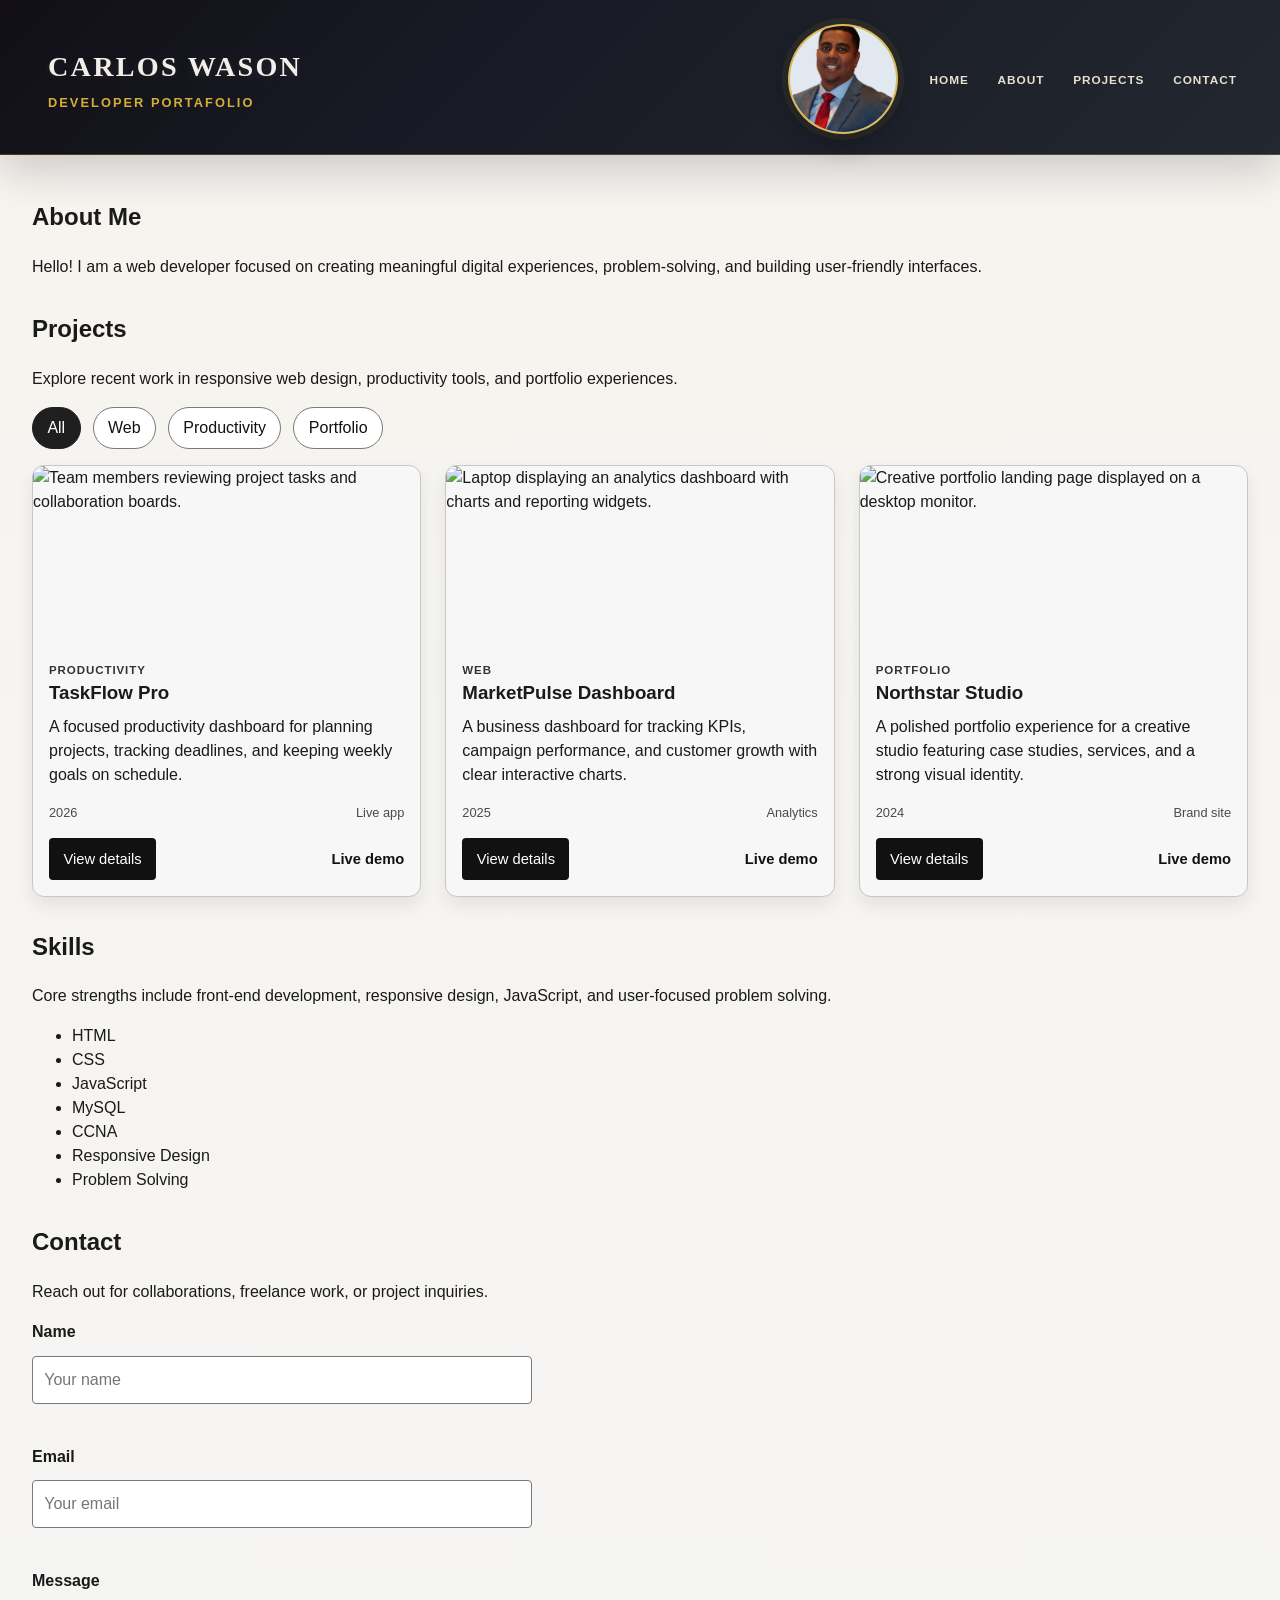
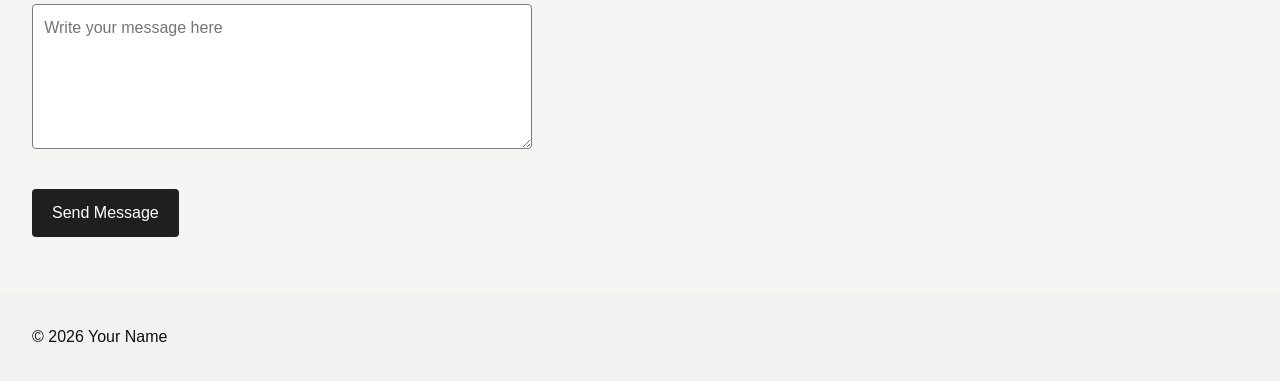
==== index.html @ 95e0c39c "More Luxeery Look" ====
<!DOCTYPE html>
<html lang="en">
  <head>
    <meta charset="UTF-8" />
    <meta name="viewport" content="width=device-width, initial-scale=1.0" />
    <meta name="description" content="Personal portfolio website featuring web development projects, technical skills, and a contact form for collaboration and inquiries." />
    <meta name="keywords" content="portfolio, web development, front-end developer, projects, skills, contact" />
    <meta name="author" content="Your Name" />
    <meta property="og:title" content="Your Name | Portfolio" />
    <meta property="og:description" content="Personal portfolio website featuring web development projects, technical skills, and a contact form for collaboration and inquiries." />
    <meta property="og:type" content="website" />
    <title>Your Name | Web Developer Portfolio</title>
    <link rel="stylesheet" href="styles.css" />
    <script src="script.js" defer></script>
  </head>
  <body>
    <a class="skip-link" href="#main-content">Skip to main content</a>
    <header id="home" role="banner">
      <div class="nav">
        <div class="brand-wrap">
          <div class="brand">Carlos Wason</div>
          <h1>Developer Portafolio</h1>
        </div>

        <div class="header-profile" aria-label="Profile photo">
          <img
            src="ConsoleApp1/images/DAW02282-Enhanced-NR.png"
            alt="Portrait of Carlos Wason"
            width="120"
            height="120"
          />
        </div>

        <button class="nav-toggle" type="button" aria-label="Toggle navigation" aria-expanded="false">☰</button>
        <nav aria-label="Main navigation" role="navigation">
          <ul>
            <li><a href="#home">Home</a></li>
            <li><a href="#about-me">About</a></li>
            <li><a href="#projects">Projects</a></li>
            <li><a href="#contact">Contact</a></li>
          </ul>
        </nav>
      </div>
    </header>

    <main id="main-content" role="main">

      <section id="about-me" aria-labelledby="about-me-heading" role="region">
        <h2 id="about-me-heading">About Me</h2>
        <p>Hello! I am a web developer focused on creating meaningful digital experiences, problem-solving, and building user-friendly interfaces.</p>
      </section>

      <section id="projects" aria-labelledby="projects-heading" role="region">
        <h2 id="projects-heading">Projects</h2>
        <p>Explore recent work in responsive web design, productivity tools, and portfolio experiences.</p>
        <div class="project-filters" role="group" aria-label="Project filters">
          <button class="filter-btn active" data-category="all" type="button">All</button>
          <button class="filter-btn" data-category="web" type="button">Web</button>
          <button class="filter-btn" data-category="productivity" type="button">Productivity</button>
          <button class="filter-btn" data-category="portfolio" type="button">Portfolio</button>
        </div>
        <div class="projects-grid" id="projects-grid" aria-live="polite"></div>
      </section>

      <div class="project-modal" id="project-modal" aria-hidden="true" role="dialog" aria-modal="true" aria-labelledby="project-modal-title">
        <div class="project-modal__content">
          <button class="project-modal__close" type="button" aria-label="Close project details">×</button>
          <div class="project-modal__media">
            <img id="project-modal-image" src="" alt="" />
          </div>
          <div class="project-modal__details">
            <p class="project-modal__eyebrow" id="project-modal-category"></p>
            <h3 id="project-modal-title"></h3>
            <p id="project-modal-description"></p>
            <ul id="project-modal-tech" class="project-modal__tech"></ul>
            <div class="project-modal__actions">
              <a id="project-modal-link" href="#" target="_blank" rel="noreferrer">View project</a>
              <button class="secondary-btn project-modal__dismiss" type="button">Close</button>
            </div>
          </div>
        </div>
      </div>

      <div class="lightbox" id="lightbox" aria-hidden="true">
        <button class="lightbox-close" type="button" aria-label="Close preview">×</button>
        <img src="" alt="" class="lightbox-image" />
      </div>

      <section aria-labelledby="skills-heading" role="region">
        <h2 id="skills-heading">Skills</h2>
        <p>Core strengths include front-end development, responsive design, JavaScript, and user-focused problem solving.</p>
        <ul>
          <li>HTML</li>
          <li>CSS</li>
          <li>JavaScript</li>
          <li>MySQL</li>
          <li>CCNA</li>
          <li>Responsive Design</li>
          <li>Problem Solving</li>
        </ul>
      </section>

      <section id="contact" aria-labelledby="contact-heading" role="region">
        <h2 id="contact-heading">Contact</h2>
        <p>Reach out for collaborations, freelance work, or project inquiries.</p>
        <form id="contact-form" action="#" method="post" aria-labelledby="contact-heading" novalidate>
          <div class="form-group">
            <label for="name">Name</label>
            <input type="text" id="name" name="name" placeholder="Your name" required aria-required="true" />
            <p class="form-message" id="name-message" aria-live="polite"></p>
          </div>

          <div class="form-group">
            <label for="email">Email</label>
            <input type="email" id="email" name="email" placeholder="Your email" required aria-required="true" />
            <p class="form-message" id="email-message" aria-live="polite"></p>
          </div>

          <div class="form-group">
            <label for="message">Message</label>
            <textarea id="message" name="message" rows="5" placeholder="Write your message here" required aria-required="true"></textarea>
            <p class="form-message" id="message-message" aria-live="polite"></p>
          </div>

          <button type="submit" aria-label="Send your message">Send Message</button>
        </form>
      </section>

    </main>

    <footer role="contentinfo">
      <p>&copy; 2026 Your Name</p>
    </footer>
  </body>
</html>
---- styles.css ----
:root {
  color-scheme: light;
}

* {
  box-sizing: border-box;
}

body {
  margin: 0;
  font-family: "Segoe UI", Arial, sans-serif;
  line-height: 1.5;
  color: #1a1a1a;
  background: linear-gradient(180deg, #f7f4ef 0%, #f5f5f4 100%);
  -webkit-text-size-adjust: 100%;
  -ms-text-size-adjust: 100%;
}

a:focus-visible,
input:focus-visible,
textarea:focus-visible,
button:focus-visible {
  outline: 3px solid #1e90ff;
  outline-offset: 2px;
}

.skip-link {
  position: absolute;
  left: -9999px;
  top: 0;
}

.skip-link:focus {
  left: 1rem;
  top: 1rem;
  background: #fff;
  color: #000;
  padding: 0.5rem 0.75rem;
  z-index: 1000;
}

header {
  background: linear-gradient(135deg, #120f16 0%, #171a24 35%, #23272f 100%);
  color: #f8fafc;
  padding: 1.5rem 2rem 1.25rem;
  border-bottom: 1px solid rgba(212, 175, 55, 0.28);
  box-shadow: 0 16px 40px rgba(18, 15, 22, 0.18);
}

.nav {
  display: -webkit-box;
  display: -ms-flexbox;
  display: flex;
  -webkit-box-align: center;
  -ms-flex-align: center;
  align-items: center;
  -webkit-box-pack: justify;
  -ms-flex-pack: justify;
  justify-content: space-between;
  gap: 1.25rem;
  max-width: 1200px;
  margin: 0 auto;
  padding-left: 0.5rem;
}

.brand-wrap {
  display: flex;
  flex-direction: column;
  gap: 0.25rem;
  min-width: 0;
}

.brand {
  font-family: "Georgia", "Times New Roman", serif;
  font-size: clamp(1.6rem, 2.2vw, 2.4rem);
  font-weight: 700;
  letter-spacing: 0.08em;
  text-transform: uppercase;
  color: #f3efe8;
  text-shadow: 0 2px 10px rgba(255, 255, 255, 0.08);
}

.brand-wrap h1 {
  margin: 0;
  font-size: 0.8rem;
  font-weight: 600;
  letter-spacing: 0.16em;
  text-transform: uppercase;
  color: #d4af37;
}

.header-profile {
  width: 110px;
  height: 110px;
  border-radius: 50%;
  overflow: hidden;
  border: 2px solid rgba(212, 175, 55, 0.8);
  box-shadow: 0 12px 24px rgba(0, 0, 0, 0.25), 0 0 0 6px rgba(212, 175, 55, 0.08);
  background: #e2e8f0;
  flex-shrink: 0;
  margin-left: auto;
  margin-right: 0.5rem;
}

.header-profile img {
  width: 100%;
  height: 100%;
  object-fit: cover;
  object-position: center top;
  display: block;
  transform: scale(1.08);
}

.nav-toggle {
  display: none;
  background: transparent;
  border: none;
  color: #ffffff;
  font-size: 1.5rem;
  cursor: pointer;
  -webkit-appearance: none;
  appearance: none;
}

nav ul {
  list-style: none;
  display: -webkit-box;
  display: -ms-flexbox;
  display: flex;
  align-items: center;
  gap: 1.4rem;
  margin: 0;
  padding: 0;
}

nav li {
  position: relative;
}

nav a {
  color: #e8e0d0;
  text-decoration: none;
  font-weight: 600;
  letter-spacing: 0.08em;
  text-transform: uppercase;
  font-size: 0.74rem;
  padding: 0.55rem 0.2rem;
  transition: color 0.2s ease, opacity 0.2s ease;
}

nav a:hover,
nav a:focus-visible {
  color: #f8f5ef;
  opacity: 1;
}

nav li::after {
  content: "";
  position: absolute;
  left: 0;
  bottom: -0.15rem;
  width: 100%;
  height: 2px;
  background: linear-gradient(90deg, #d4af37 0%, #f3d77e 100%);
  transform: scaleX(0);
  transform-origin: center;
  transition: transform 0.2s ease;
}

nav li:hover::after,
nav li:focus-within::after {
  transform: scaleX(1);
}

nav a:hover,
nav a:focus-visible {
  text-decoration: underline;
  color: #e8f3ff;
}

main {
  padding: 1.5rem 2rem;
}

section {
  margin-bottom: 2rem;
}

.projects-grid {
  display: -ms-grid;
  display: grid;
  -ms-grid-columns: repeat(auto-fit, minmax(220px, 1fr));
  grid-template-columns: repeat(auto-fit, minmax(220px, 1fr));
  gap: 1.5rem;
}

.project-card {
  border: 1px solid #c7c7c7;
  border-radius: 12px;
  overflow: hidden;
  background: #f7f7f7;
  color: #1a1a1a;
  box-shadow: 0 8px 18px rgba(17, 17, 17, 0.08);
  transition: transform 0.2s ease, box-shadow 0.2s ease;
  cursor: pointer;
}

.project-card:hover,
.project-card:focus-within {
  transform: translateY(-4px);
  box-shadow: 0 12px 24px rgba(17, 17, 17, 0.12);
}

.project-card img {
  display: block;
  width: 100%;
  height: 180px;
  object-fit: cover;
}

.project-card-content {
  padding: 1rem;
}

.project-card-category {
  margin: 0 0 0.35rem;
  color: #333333;
  text-transform: uppercase;
  letter-spacing: 0.08em;
  font-size: 0.72rem;
  font-weight: 700;
}

.project-card-content h3 {
  margin: 0 0 0.5rem;
}

.project-card-content p {
  margin: 0;
}

.project-card-meta {
  display: flex;
  justify-content: space-between;
  gap: 0.75rem;
  margin-top: 1rem;
  font-size: 0.8rem;
  color: #4a4a4a;
}

.project-card-actions {
  display: flex;
  justify-content: space-between;
  align-items: center;
  gap: 0.75rem;
  margin-top: 1rem;
}

.project-card-actions a,
.project-card-actions button {
  font-size: 0.92rem;
  text-decoration: none;
}

.project-preview-btn {
  background: #111111;
  color: #ffffff;
  border: none;
  border-radius: 4px;
  padding: 0.6rem 0.9rem;
  cursor: pointer;
}

.project-card-actions a {
  color: #111111;
  font-weight: 700;
}

.project-filters {
  display: flex;
  flex-wrap: wrap;
  gap: 0.75rem;
  margin-bottom: 1rem;
}

.filter-btn {
  padding: 0.5rem 0.9rem;
  border: 1px solid #7a7a7a;
  border-radius: 999px;
  background: #ffffff;
  color: #111111;
  cursor: pointer;
}

.filter-btn.active {
  background: #1f1f1f;
  color: #ffffff;
  border-color: #1f1f1f;
}

.project-card.is-hidden {
  display: none;
}

.project-modal {
  position: fixed;
  inset: 0;
  background: rgba(0, 0, 0, 0.72);
  display: none;
  align-items: center;
  justify-content: center;
  padding: 1.5rem;
  z-index: 2000;
}

.project-modal.is-visible {
  display: flex;
}

.project-modal__content {
  position: relative;
  width: min(920px, 100%);
  background: #ffffff;
  border-radius: 16px;
  overflow: hidden;
  display: grid;
  grid-template-columns: 1.2fr 1fr;
  box-shadow: 0 20px 45px rgba(0, 0, 0, 0.18);
}

.project-modal__media {
  background: #f3f3f3;
}

.project-modal__media img {
  display: block;
  width: 100%;
  height: 100%;
  min-height: 280px;
  object-fit: cover;
}

.project-modal__details {
  padding: 1.5rem;
}

.project-modal__eyebrow {
  margin: 0 0 0.5rem;
  text-transform: uppercase;
  letter-spacing: 0.08em;
  font-size: 0.72rem;
  color: #4a4a4a;
  font-weight: 700;
}

.project-modal__details h3 {
  margin-top: 0;
  margin-bottom: 0.75rem;
}

.project-modal__tech {
  list-style: none;
  display: flex;
  flex-wrap: wrap;
  gap: 0.5rem;
  padding: 0;
  margin: 1rem 0;
}

.project-modal__tech li {
  background: #f2f3f5;
  color: #111111;
  padding: 0.4rem 0.7rem;
  border-radius: 999px;
  font-size: 0.78rem;
}

.project-modal__actions {
  display: flex;
  flex-wrap: wrap;
  align-items: center;
  gap: 0.75rem;
  margin-top: 1rem;
}

.project-modal__actions a {
  color: #ffffff;
  text-decoration: none;
  background: #111111;
  padding: 0.65rem 1rem;
  border-radius: 4px;
}

.project-modal__close {
  position: absolute;
  top: 0.8rem;
  right: 0.8rem;
  border: none;
  background: rgba(17, 17, 17, 0.7);
  color: #ffffff;
  width: 2.5rem;
  height: 2.5rem;
  border-radius: 50%;
  font-size: 1.5rem;
  cursor: pointer;
}

.secondary-btn {
  background: #eef0f3;
  color: #111111;
  border: 1px solid #d5d9e0;
}

.lightbox {
  position: fixed;
  inset: 0;
  background: rgba(0, 0, 0, 0.85);
  display: none;
  align-items: center;
  justify-content: center;
  padding: 1rem;
  z-index: 2000;
}

.lightbox.is-visible {
  display: flex;
}

.lightbox-image {
  max-width: 100%;
  max-height: 80vh;
  border-radius: 8px;
  box-shadow: 0 10px 30px rgba(0, 0, 0, 0.3);
}

.lightbox-close {
  position: absolute;
  top: 1rem;
  right: 1rem;
  background: transparent;
  border: none;
  color: #ffffff;
  font-size: 2rem;
  cursor: pointer;
}

.form-group {
  display: grid;
  gap: 0.35rem;
}

.form-message {
  min-height: 1.2rem;
  margin: 0;
  font-size: 0.9rem;
  color: #b42318;
}

.form-group input.invalid,
.form-group textarea.invalid {
  border-color: #b42318;
}

.form-group input.valid,
.form-group textarea.valid {
  border-color: #188a3d;
}

form {
  display: -ms-grid;
  display: grid;
  gap: 1rem;
  max-width: 500px;
}

label {
  display: block;
  font-weight: 600;
  margin-bottom: 0.35rem;
}

input,
textarea,
button {
  font: inherit;
}

input,
textarea,
button {
  -webkit-appearance: none;
  appearance: none;
}

input,
textarea {
  width: 100%;
  box-sizing: border-box;
  padding: 0.7rem;
  border: 1px solid #7a7a7a;
  border-radius: 4px;
  background-color: #ffffff;
  color: #111111;
}

button {
  width: fit-content;
  padding: 0.75rem 1.25rem;
  background: #1f1f1f;
  color: #ffffff;
  border: none;
  border-radius: 4px;
  cursor: pointer;
}

footer {
  background-color: #f2f2f2;
  color: #111111;
  padding: 1rem 2rem;
}

img,
video {
  max-width: 100%;
  height: auto;
  display: block;
}

@media (max-width: 768px) {
  .nav {
    -ms-flex-wrap: wrap;
    flex-wrap: wrap;
  }

  .nav-toggle {
    display: block;
  }

  nav ul {
    display: none;
    -webkit-box-orient: vertical;
    -webkit-box-direction: normal;
    -ms-flex-direction: column;
    flex-direction: column;
    width: 100%;
    gap: 0.75rem;
    margin-top: 0.5rem;
  }

  nav ul.is-open {
    display: flex;
  }

  main {
    padding: 1rem;
  }

  .projects-grid {
    -ms-grid-columns: 1fr;
    grid-template-columns: 1fr;
  }

  form {
    max-width: 100%;
  }
}
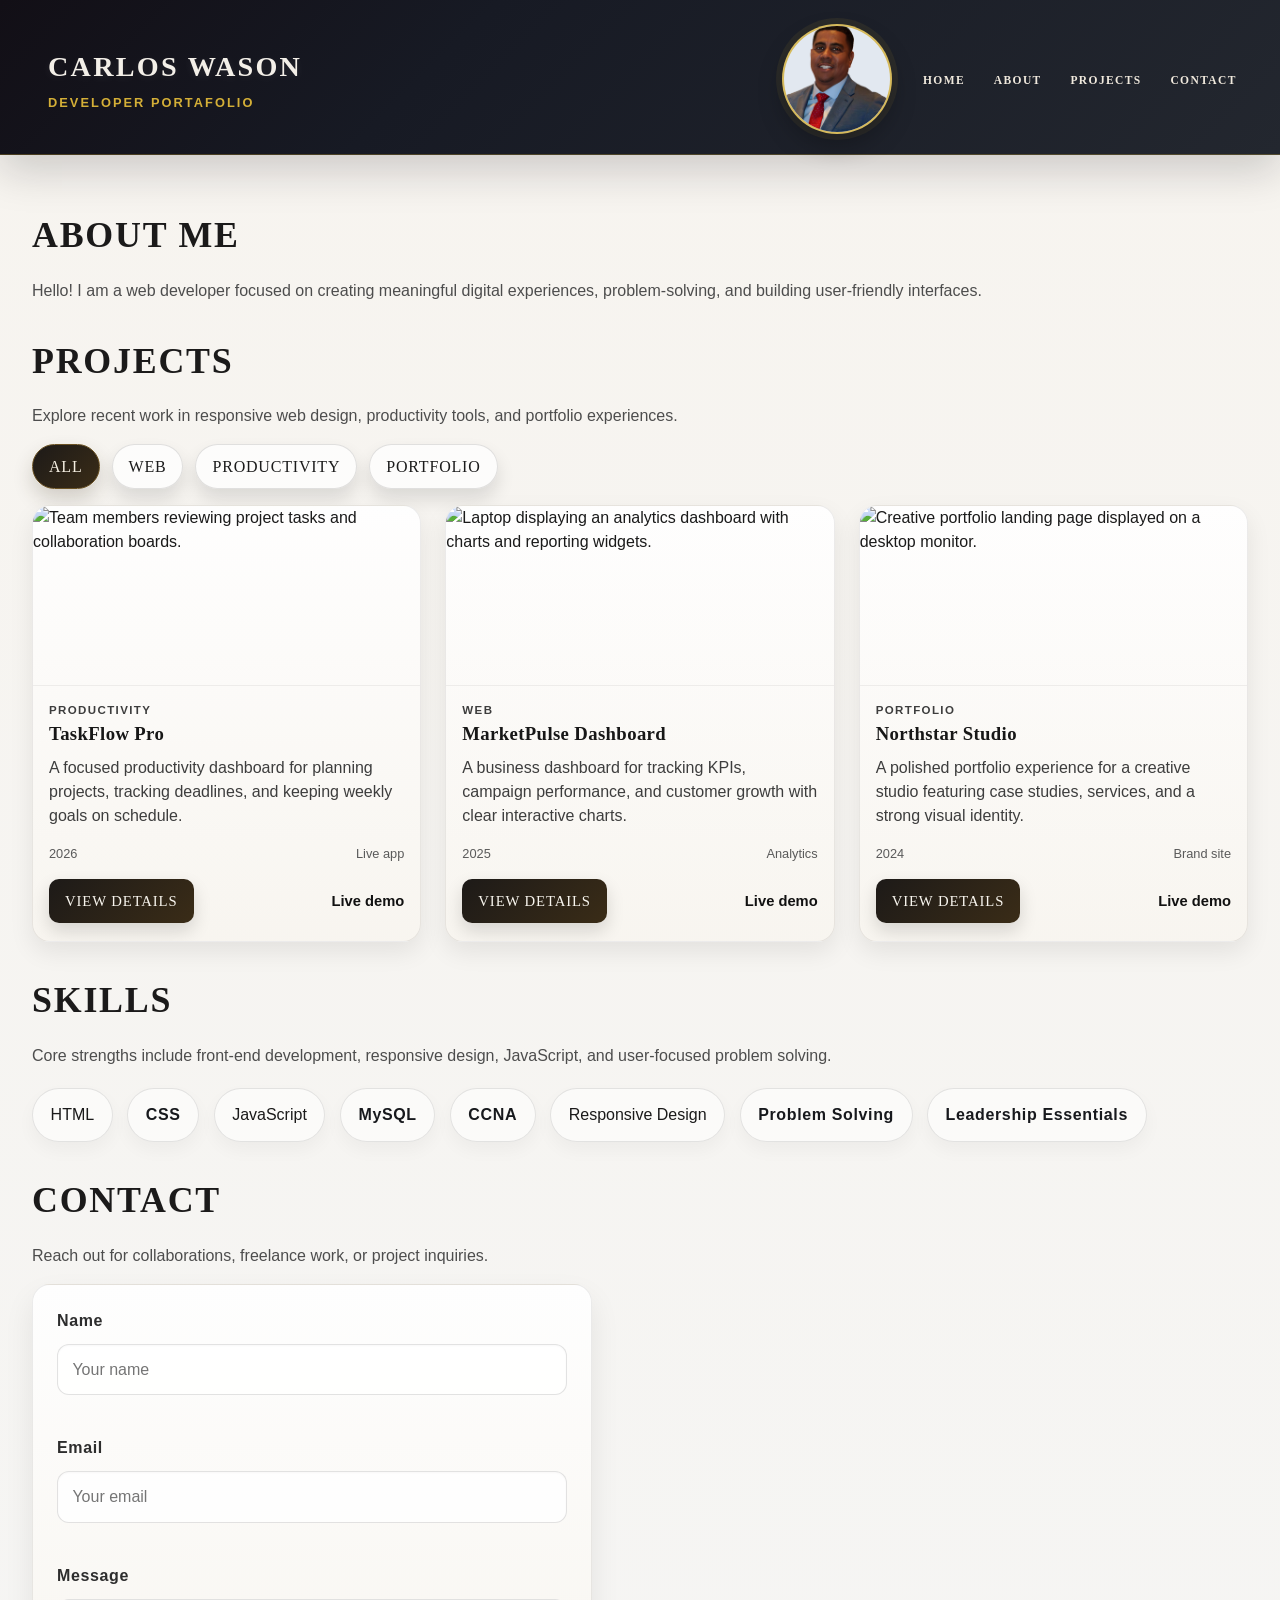
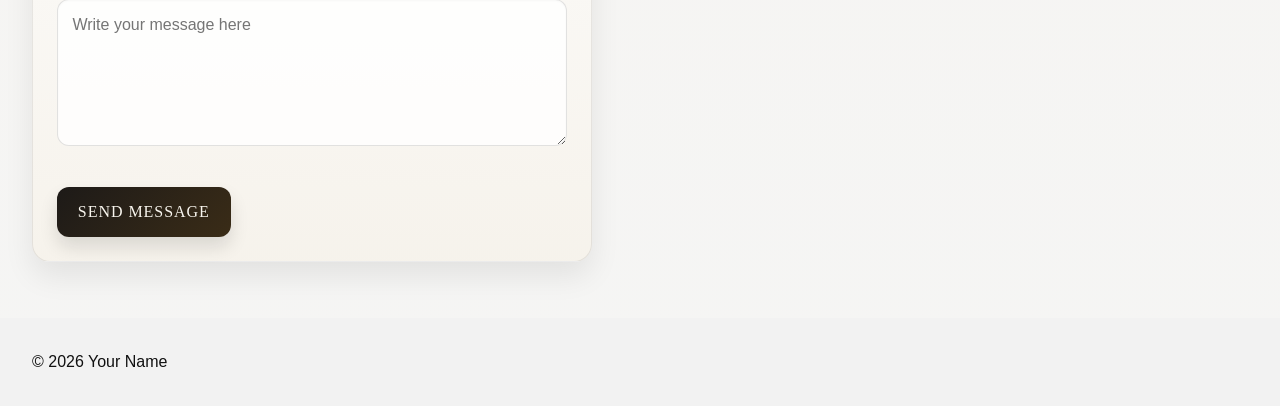
==== commit 0bea0b0b: "even more luxery" ====
--- a/index.html
+++ b/index.html
@@ -89,14 +89,15 @@
       <section aria-labelledby="skills-heading" role="region">
         <h2 id="skills-heading">Skills</h2>
         <p>Core strengths include front-end development, responsive design, JavaScript, and user-focused problem solving.</p>
-        <ul>
+        <ul class="skills-list">
           <li>HTML</li>
-          <li>CSS</li>
+          <li><a href="ConsoleApp1/images/C#.pdf" target="_blank" rel="noreferrer">CSS</a></li>
           <li>JavaScript</li>
-          <li>MySQL</li>
-          <li>CCNA</li>
+          <li><a href="ConsoleApp1/images/MySQL Admin Certificate.pdf" target="_blank" rel="noreferrer">MySQL</a></li>
+          <li><a href="ConsoleApp1/images/CCNA.pdf" target="_blank" rel="noreferrer">CCNA</a></li>
           <li>Responsive Design</li>
-          <li>Problem Solving</li>
+          <li><a href="ConsoleApp1/images/Carlos Wason Senior Master Technician.pdf" target="_blank" rel="noreferrer">Problem Solving</a></li>
+          <li><a href="ConsoleApp1/images/university of Denver.pdf" target="_blank" rel="noreferrer">Leadership Essentials</a></li>
         </ul>
       </section>
 
--- a/styles.css
+++ b/styles.css
@@ -138,12 +138,13 @@
 }
 
 nav a {
-  color: #e8e0d0;
+  color: #f0e9dd;
   text-decoration: none;
-  font-weight: 600;
-  letter-spacing: 0.08em;
+  font-weight: 700;
+  letter-spacing: 0.12em;
   text-transform: uppercase;
-  font-size: 0.74rem;
+  font-size: 0.72rem;
+  font-family: "Georgia", "Times New Roman", serif;
   padding: 0.55rem 0.2rem;
   transition: color 0.2s ease, opacity 0.2s ease;
 }
@@ -165,6 +166,7 @@
   transform: scaleX(0);
   transform-origin: center;
   transition: transform 0.2s ease;
+  box-shadow: 0 0 10px rgba(212, 175, 55, 0.35);
 }
 
 nav li:hover::after,
@@ -175,7 +177,7 @@
 nav a:hover,
 nav a:focus-visible {
   text-decoration: underline;
-  color: #e8f3ff;
+  color: #f8d77d;
 }
 
 main {
@@ -184,6 +186,65 @@
 
 section {
   margin-bottom: 2rem;
+}
+
+h2 {
+  font-family: "Georgia", "Times New Roman", serif;
+  font-size: clamp(2rem, 2.8vw, 2.8rem);
+  letter-spacing: 0.05em;
+  text-transform: uppercase;
+  color: #1b1a1a;
+  margin-bottom: 0.6rem;
+}
+
+h2 + p {
+  color: #4d4d4d;
+}
+
+#skills-heading {
+  margin-bottom: 0.5rem;
+}
+
+.skills-list {
+  list-style: none;
+  display: flex;
+  flex-wrap: wrap;
+  gap: 0.9rem;
+  padding: 0;
+  margin: 1.25rem 0 0;
+}
+
+.skills-list li {
+  display: inline-flex;
+  align-items: center;
+  justify-content: center;
+  min-height: 54px;
+  padding: 0.75rem 1.1rem;
+  border-radius: 999px;
+  border: 1px solid rgba(17, 17, 17, 0.1);
+  background: rgba(255, 255, 255, 0.55);
+  box-shadow: 0 8px 18px rgba(17, 17, 17, 0.04);
+  transition: transform 0.2s ease, box-shadow 0.2s ease, border-color 0.2s ease;
+}
+
+.skills-list li:hover,
+.skills-list li:focus-within {
+  transform: translateY(-2px);
+  box-shadow: 0 12px 22px rgba(17, 17, 17, 0.08);
+  border-color: rgba(212, 175, 55, 0.4);
+}
+
+.skills-list a {
+  color: #17191d;
+  text-decoration: none;
+  font-weight: 600;
+  letter-spacing: 0.04em;
+  transition: color 0.2s ease;
+}
+
+.skills-list a:hover,
+.skills-list a:focus-visible {
+  color: #8f6d1f;
 }
 
 .projects-grid {
@@ -195,20 +256,21 @@
 }
 
 .project-card {
-  border: 1px solid #c7c7c7;
-  border-radius: 12px;
+  border: 1px solid rgba(17, 17, 17, 0.08);
+  border-radius: 18px;
   overflow: hidden;
-  background: #f7f7f7;
+  background: linear-gradient(180deg, rgba(255, 255, 255, 0.9) 0%, rgba(248, 245, 239, 0.9) 100%);
   color: #1a1a1a;
-  box-shadow: 0 8px 18px rgba(17, 17, 17, 0.08);
-  transition: transform 0.2s ease, box-shadow 0.2s ease;
+  box-shadow: 0 10px 24px rgba(17, 17, 17, 0.08);
+  transition: transform 0.2s ease, box-shadow 0.2s ease, border-color 0.2s ease;
   cursor: pointer;
 }
 
 .project-card:hover,
 .project-card:focus-within {
-  transform: translateY(-4px);
-  box-shadow: 0 12px 24px rgba(17, 17, 17, 0.12);
+  transform: translateY(-5px);
+  box-shadow: 0 18px 32px rgba(17, 17, 17, 0.12);
+  border-color: rgba(212, 175, 55, 0.45);
 }
 
 .project-card img {
@@ -216,27 +278,32 @@
   width: 100%;
   height: 180px;
   object-fit: cover;
+  border-bottom: 1px solid rgba(17, 17, 17, 0.06);
 }
 
 .project-card-content {
-  padding: 1rem;
+  padding: 1rem 1rem 1.1rem;
 }
 
 .project-card-category {
   margin: 0 0 0.35rem;
-  color: #333333;
+  color: #9e7c26;
   text-transform: uppercase;
-  letter-spacing: 0.08em;
+  letter-spacing: 0.12em;
   font-size: 0.72rem;
   font-weight: 700;
 }
 
 .project-card-content h3 {
   margin: 0 0 0.5rem;
+  font-family: "Georgia", "Times New Roman", serif;
+  letter-spacing: 0.02em;
+  color: #171717;
 }
 
 .project-card-content p {
   margin: 0;
+  color: #3d3d3d;
 }
 
 .project-card-meta {
@@ -245,7 +312,7 @@
   gap: 0.75rem;
   margin-top: 1rem;
   font-size: 0.8rem;
-  color: #4a4a4a;
+  color: #5a5a5a;
 }
 
 .project-card-actions {
@@ -263,12 +330,20 @@
 }
 
 .project-preview-btn {
-  background: #111111;
-  color: #ffffff;
+  background: linear-gradient(135deg, #1d1a18 0%, #3a2c17 100%);
+  color: #f8f5ee;
   border: none;
-  border-radius: 4px;
-  padding: 0.6rem 0.9rem;
+  border-radius: 10px;
+  padding: 0.7rem 1rem;
   cursor: pointer;
+  box-shadow: 0 8px 18px rgba(17, 17, 17, 0.14);
+  transition: transform 0.2s ease, box-shadow 0.2s ease;
+}
+
+.project-preview-btn:hover,
+.project-preview-btn:focus-visible {
+  transform: translateY(-1px);
+  box-shadow: 0 12px 18px rgba(17, 17, 17, 0.18);
 }
 
 .project-card-actions a {
@@ -284,18 +359,29 @@
 }
 
 .filter-btn {
-  padding: 0.5rem 0.9rem;
-  border: 1px solid #7a7a7a;
+  padding: 0.6rem 1rem;
+  border: 1px solid rgba(17, 17, 17, 0.12);
   border-radius: 999px;
-  background: #ffffff;
-  color: #111111;
+  background: rgba(255, 255, 255, 0.7);
+  color: #1b1b1b;
   cursor: pointer;
+  font-family: "Georgia", "Times New Roman", serif;
+  letter-spacing: 0.05em;
+  text-transform: uppercase;
+  transition: all 0.2s ease;
+}
+
+.filter-btn:hover,
+.filter-btn:focus-visible {
+  border-color: rgba(212, 175, 55, 0.45);
+  box-shadow: 0 8px 18px rgba(17, 17, 17, 0.05);
 }
 
 .filter-btn.active {
-  background: #1f1f1f;
-  color: #ffffff;
-  border-color: #1f1f1f;
+  background: linear-gradient(135deg, #1d1a18 0%, #3a2c17 100%);
+  color: #f5efe2;
+  border-color: #6b5224;
+  box-shadow: 0 10px 20px rgba(62, 49, 29, 0.2);
 }
 
 .project-card.is-hidden {
@@ -470,13 +556,20 @@
   display: -ms-grid;
   display: grid;
   gap: 1rem;
-  max-width: 500px;
+  max-width: 560px;
+  padding: 1.5rem;
+  background: linear-gradient(180deg, rgba(255, 255, 255, 0.88) 0%, rgba(246, 242, 234, 0.88) 100%);
+  border: 1px solid rgba(17, 17, 17, 0.08);
+  border-radius: 18px;
+  box-shadow: 0 14px 30px rgba(17, 17, 17, 0.08);
 }
 
 label {
   display: block;
-  font-weight: 600;
+  font-weight: 700;
   margin-bottom: 0.35rem;
+  color: #2d2d2d;
+  letter-spacing: 0.04em;
 }
 
 input,
@@ -496,21 +589,140 @@
 textarea {
   width: 100%;
   box-sizing: border-box;
-  padding: 0.7rem;
-  border: 1px solid #7a7a7a;
-  border-radius: 4px;
-  background-color: #ffffff;
+  padding: 0.8rem 0.9rem;
+  border: 1px solid rgba(17, 17, 17, 0.12);
+  border-radius: 12px;
+  background-color: rgba(255, 255, 255, 0.8);
   color: #111111;
+  box-shadow: inset 0 1px 2px rgba(17, 17, 17, 0.03);
+  transition: border-color 0.2s ease, box-shadow 0.2s ease;
+}
+
+input:focus,
+textarea:focus {
+  border-color: rgba(212, 175, 55, 0.7);
+  box-shadow: 0 0 0 4px rgba(212, 175, 55, 0.1);
+  outline: none;
 }
 
 button {
   width: fit-content;
-  padding: 0.75rem 1.25rem;
-  background: #1f1f1f;
-  color: #ffffff;
+  padding: 0.8rem 1.3rem;
+  background: linear-gradient(135deg, #1d1a18 0%, #3a2c17 100%);
+  color: #f8f5ee;
   border: none;
-  border-radius: 4px;
+  border-radius: 12px;
   cursor: pointer;
+  box-shadow: 0 10px 18px rgba(17, 17, 17, 0.12);
+  font-family: "Georgia", "Times New Roman", serif;
+  letter-spacing: 0.06em;
+  text-transform: uppercase;
+  transition: transform 0.2s ease, box-shadow 0.2s ease;
+}
+
+button:hover,
+button:focus-visible {
+  transform: translateY(-1px);
+  box-shadow: 0 12px 22px rgba(17, 17, 17, 0.18);
+}
+
+@media (max-width: 820px) {
+  header {
+    padding: 1.25rem 1rem 1rem;
+  }
+
+  .nav {
+    flex-wrap: wrap;
+    gap: 0.9rem;
+  }
+
+  .brand-wrap {
+    flex: 1 1 auto;
+  }
+
+  nav ul {
+    gap: 1rem;
+    flex-wrap: wrap;
+    justify-content: center;
+  }
+
+  .projects-grid {
+    grid-template-columns: repeat(auto-fit, minmax(220px, 1fr));
+  }
+}
+
+@media (max-width: 640px) {
+  .nav {
+    align-items: center;
+    justify-content: space-between;
+  }
+
+  .brand-wrap {
+    width: calc(100% - 110px);
+  }
+
+  .header-profile {
+    width: 82px;
+    height: 82px;
+    margin-left: 0;
+    margin-right: 0;
+  }
+
+  .nav-toggle {
+    display: block;
+    order: 3;
+  }
+
+  nav {
+    width: 100%;
+    order: 4;
+  }
+
+  nav ul {
+    display: none;
+    flex-direction: column;
+    align-items: flex-start;
+    gap: 0.75rem;
+    width: 100%;
+    padding-top: 0.75rem;
+  }
+
+  nav ul.is-open {
+    display: flex;
+  }
+
+  nav li::after {
+    display: none;
+  }
+
+  main {
+    padding: 1rem;
+  }
+
+  .project-card-actions {
+    flex-direction: column;
+    align-items: flex-start;
+  }
+
+  .project-modal {
+    padding: 1rem;
+  }
+
+  .project-modal__content {
+    grid-template-columns: 1fr;
+  }
+
+  .project-modal__details {
+    padding: 1rem;
+  }
+
+  form {
+    max-width: 100%;
+  }
+
+  button {
+    width: 100%;
+  }
 }
 
 footer {
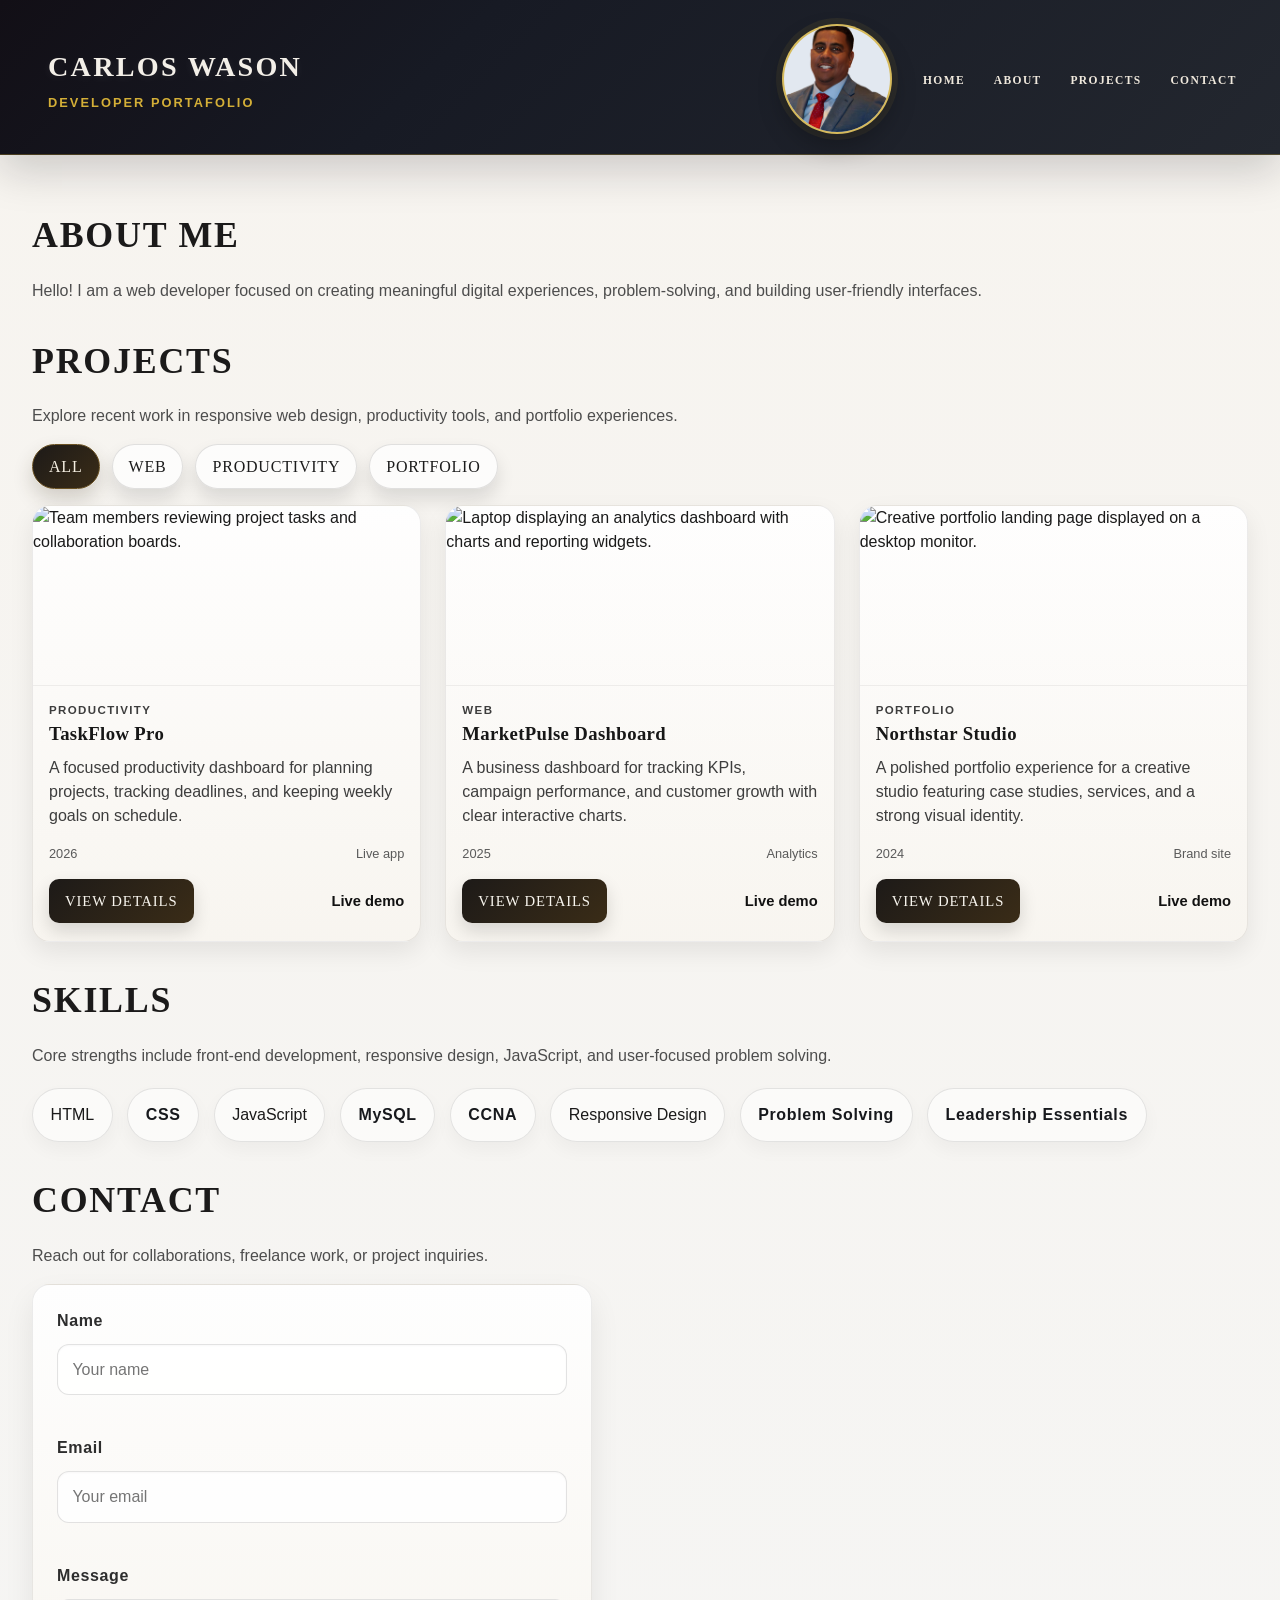
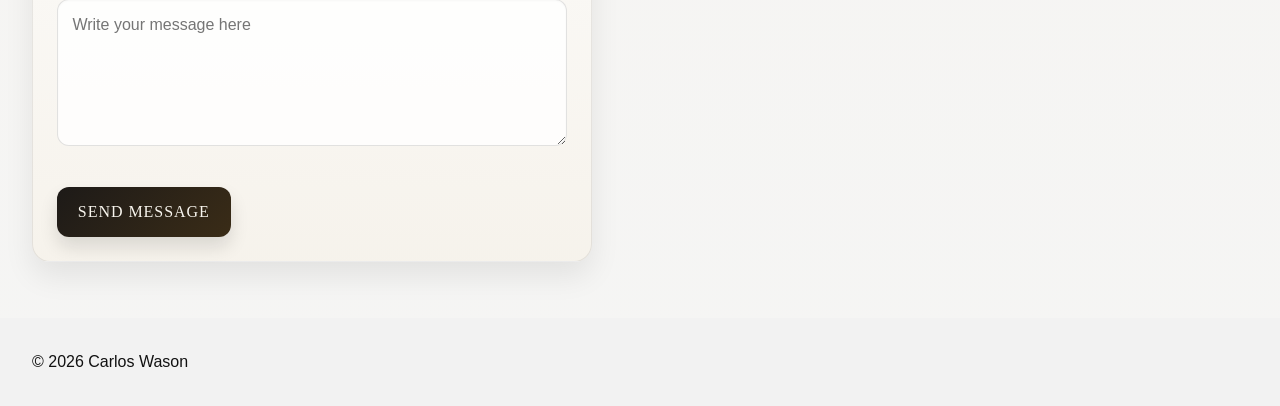
==== commit 81a30063: "Copy right" ====
--- a/index.html
+++ b/index.html
@@ -130,7 +130,7 @@
     </main>
 
     <footer role="contentinfo">
-      <p>&copy; 2026 Your Name</p>
+      <p>&copy; 2026 Carlos Wason</p>
     </footer>
   </body>
 </html>
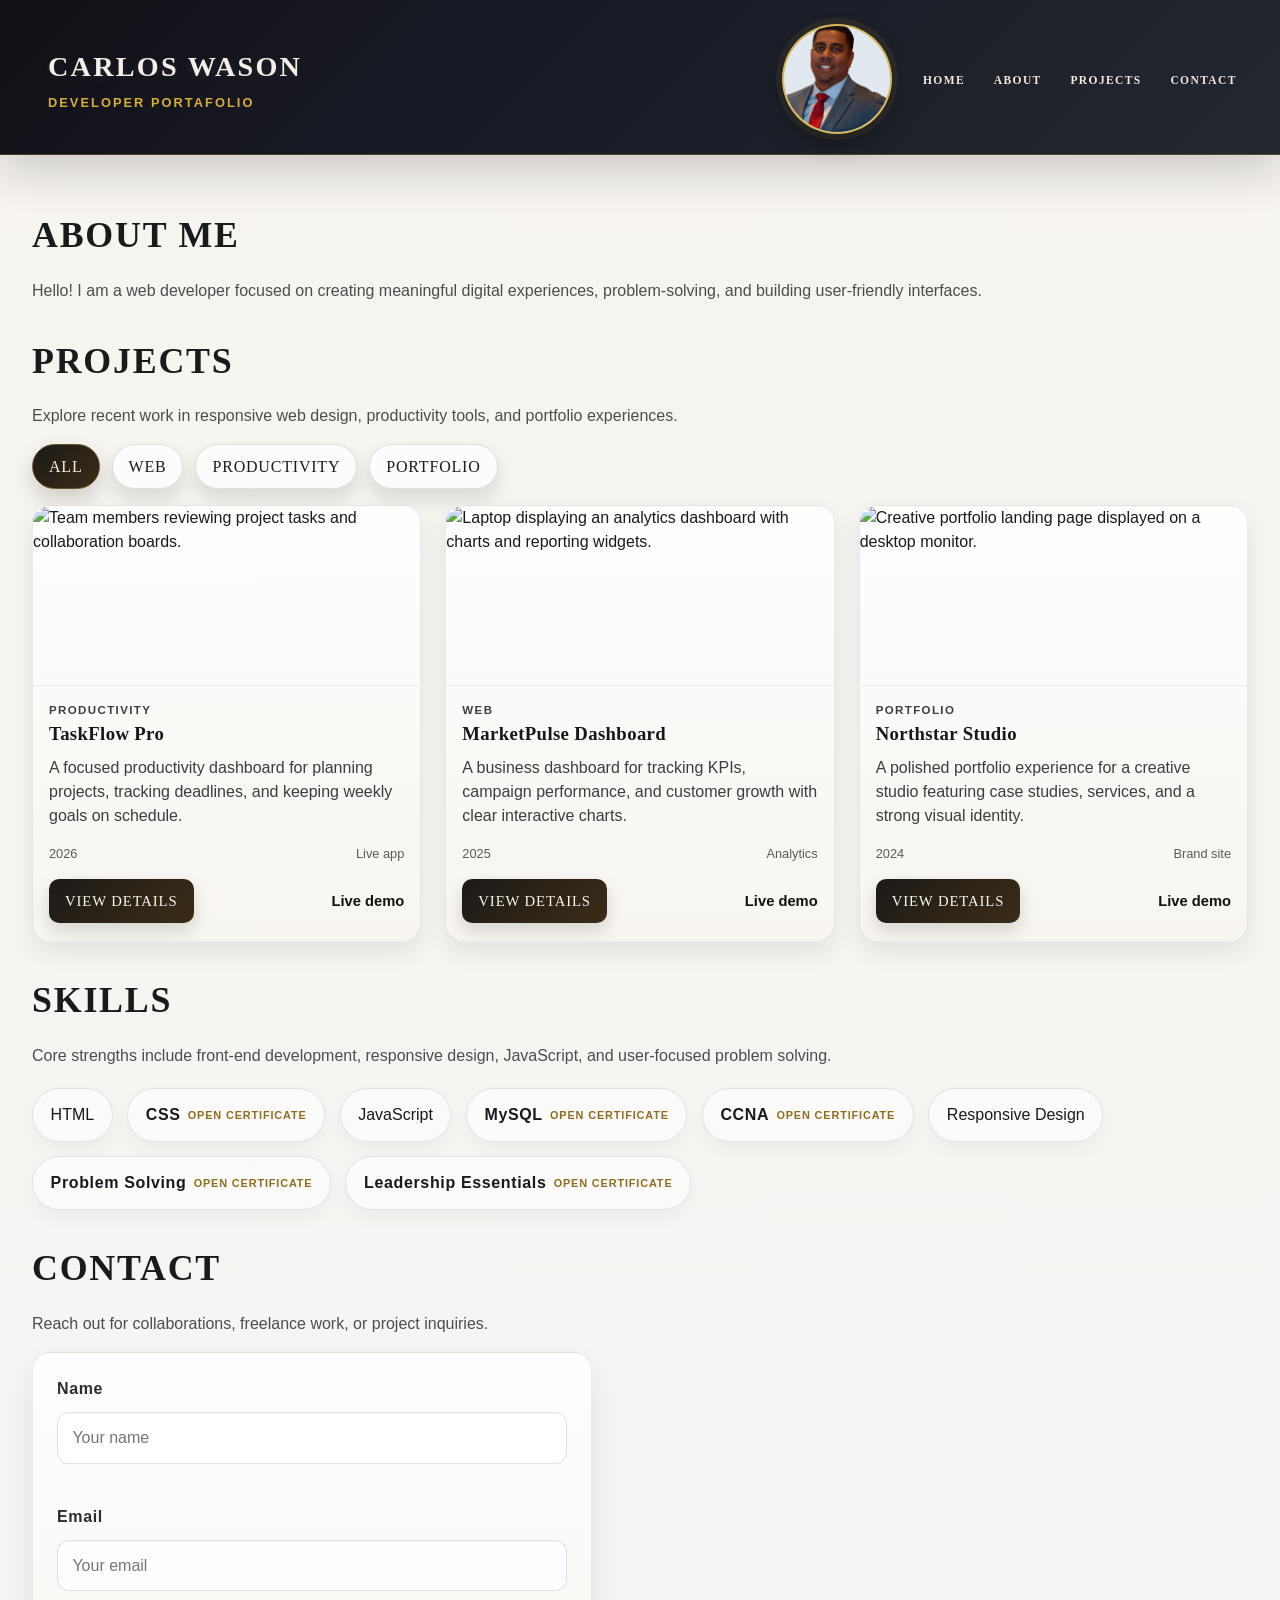
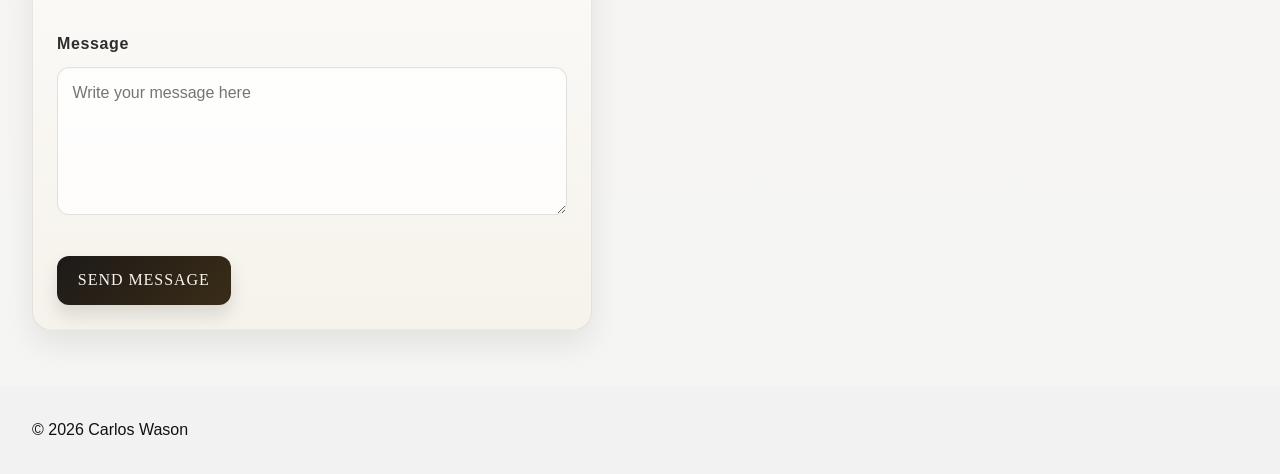
==== commit 60825a19: "Mobile devices open file" ====
--- a/index.html
+++ b/index.html
@@ -74,7 +74,7 @@
             <p id="project-modal-description"></p>
             <ul id="project-modal-tech" class="project-modal__tech"></ul>
             <div class="project-modal__actions">
-              <a id="project-modal-link" href="#" target="_blank" rel="noreferrer">View project</a>
+              <a id="project-modal-link" href="#" target="_blank" rel="noopener noreferrer" view="inline">View project</a>
               <button class="secondary-btn project-modal__dismiss" type="button">Close</button>
             </div>
           </div>
@@ -91,13 +91,13 @@
         <p>Core strengths include front-end development, responsive design, JavaScript, and user-focused problem solving.</p>
         <ul class="skills-list">
           <li>HTML</li>
-          <li><a href="ConsoleApp1/images/C#.pdf" target="_blank" rel="noreferrer">CSS</a></li>
+          <li><a href="ConsoleApp1/images/C%23.pdf" target="_blank" rel="noopener noreferrer" view="inline">CSS <span aria-label="Open certificate">Open certificate</span></a></li>
           <li>JavaScript</li>
-          <li><a href="ConsoleApp1/images/MySQL Admin Certificate.pdf" target="_blank" rel="noreferrer">MySQL</a></li>
-          <li><a href="ConsoleApp1/images/CCNA.pdf" target="_blank" rel="noreferrer">CCNA</a></li>
+          <li><a href="ConsoleApp1/images/MySQL%20Admin%20Certificate.pdf" target="_blank" rel="noopener noreferrer" view="inline">MySQL <span aria-label="Open certificate">Open certificate</span></a></li>
+          <li><a href="ConsoleApp1/images/CCNA.pdf" target="_blank" rel="noopener noreferrer" view="inline">CCNA <span aria-label="Open certificate">Open certificate</span></a></li>
           <li>Responsive Design</li>
-          <li><a href="ConsoleApp1/images/Carlos Wason Senior Master Technician.pdf" target="_blank" rel="noreferrer">Problem Solving</a></li>
-          <li><a href="ConsoleApp1/images/university of Denver.pdf" target="_blank" rel="noreferrer">Leadership Essentials</a></li>
+          <li><a href="ConsoleApp1/images/Carlos%20Wason%20Senior%20Master%20Technician.pdf" target="_blank" rel="noopener noreferrer" view="inline">Problem Solving <span aria-label="Open certificate">Open certificate</span></a></li>
+          <li><a href="ConsoleApp1/images/university%20of%20Denver.pdf" target="_blank" rel="noopener noreferrer" view="inline">Leadership Essentials <span aria-label="Open certificate">Open certificate</span></a></li>
         </ul>
       </section>
 
--- a/styles.css
+++ b/styles.css
@@ -240,6 +240,18 @@
   font-weight: 600;
   letter-spacing: 0.04em;
   transition: color 0.2s ease;
+  display: inline-flex;
+  align-items: center;
+  gap: 0.45rem;
+  flex-wrap: wrap;
+}
+
+.skills-list a span {
+  font-size: 0.68rem;
+  letter-spacing: 0.08em;
+  text-transform: uppercase;
+  color: #8f6d1f;
+  font-weight: 700;
 }
 
 .skills-list a:hover,
@@ -626,7 +638,7 @@
   box-shadow: 0 12px 22px rgba(17, 17, 17, 0.18);
 }
 
-@media (max-width: 820px) {
+@media (max-width: 768px) {
   header {
     padding: 1.25rem 1rem 1rem;
   }
@@ -634,16 +646,26 @@
   .nav {
     flex-wrap: wrap;
     gap: 0.9rem;
+    align-items: center;
   }
 
   .brand-wrap {
     flex: 1 1 auto;
+    min-width: 0;
+  }
+
+  .header-profile {
+    width: 90px;
+    height: 90px;
+    margin-left: 0;
   }
 
   nav ul {
-    gap: 1rem;
+    display: flex;
+    gap: 0.9rem;
     flex-wrap: wrap;
     justify-content: center;
+    width: 100%;
   }
 
   .projects-grid {
@@ -738,41 +760,3 @@
   display: block;
 }
 
-@media (max-width: 768px) {
-  .nav {
-    -ms-flex-wrap: wrap;
-    flex-wrap: wrap;
-  }
-
-  .nav-toggle {
-    display: block;
-  }
-
-  nav ul {
-    display: none;
-    -webkit-box-orient: vertical;
-    -webkit-box-direction: normal;
-    -ms-flex-direction: column;
-    flex-direction: column;
-    width: 100%;
-    gap: 0.75rem;
-    margin-top: 0.5rem;
-  }
-
-  nav ul.is-open {
-    display: flex;
-  }
-
-  main {
-    padding: 1rem;
-  }
-
-  .projects-grid {
-    -ms-grid-columns: 1fr;
-    grid-template-columns: 1fr;
-  }
-
-  form {
-    max-width: 100%;
-  }
-}
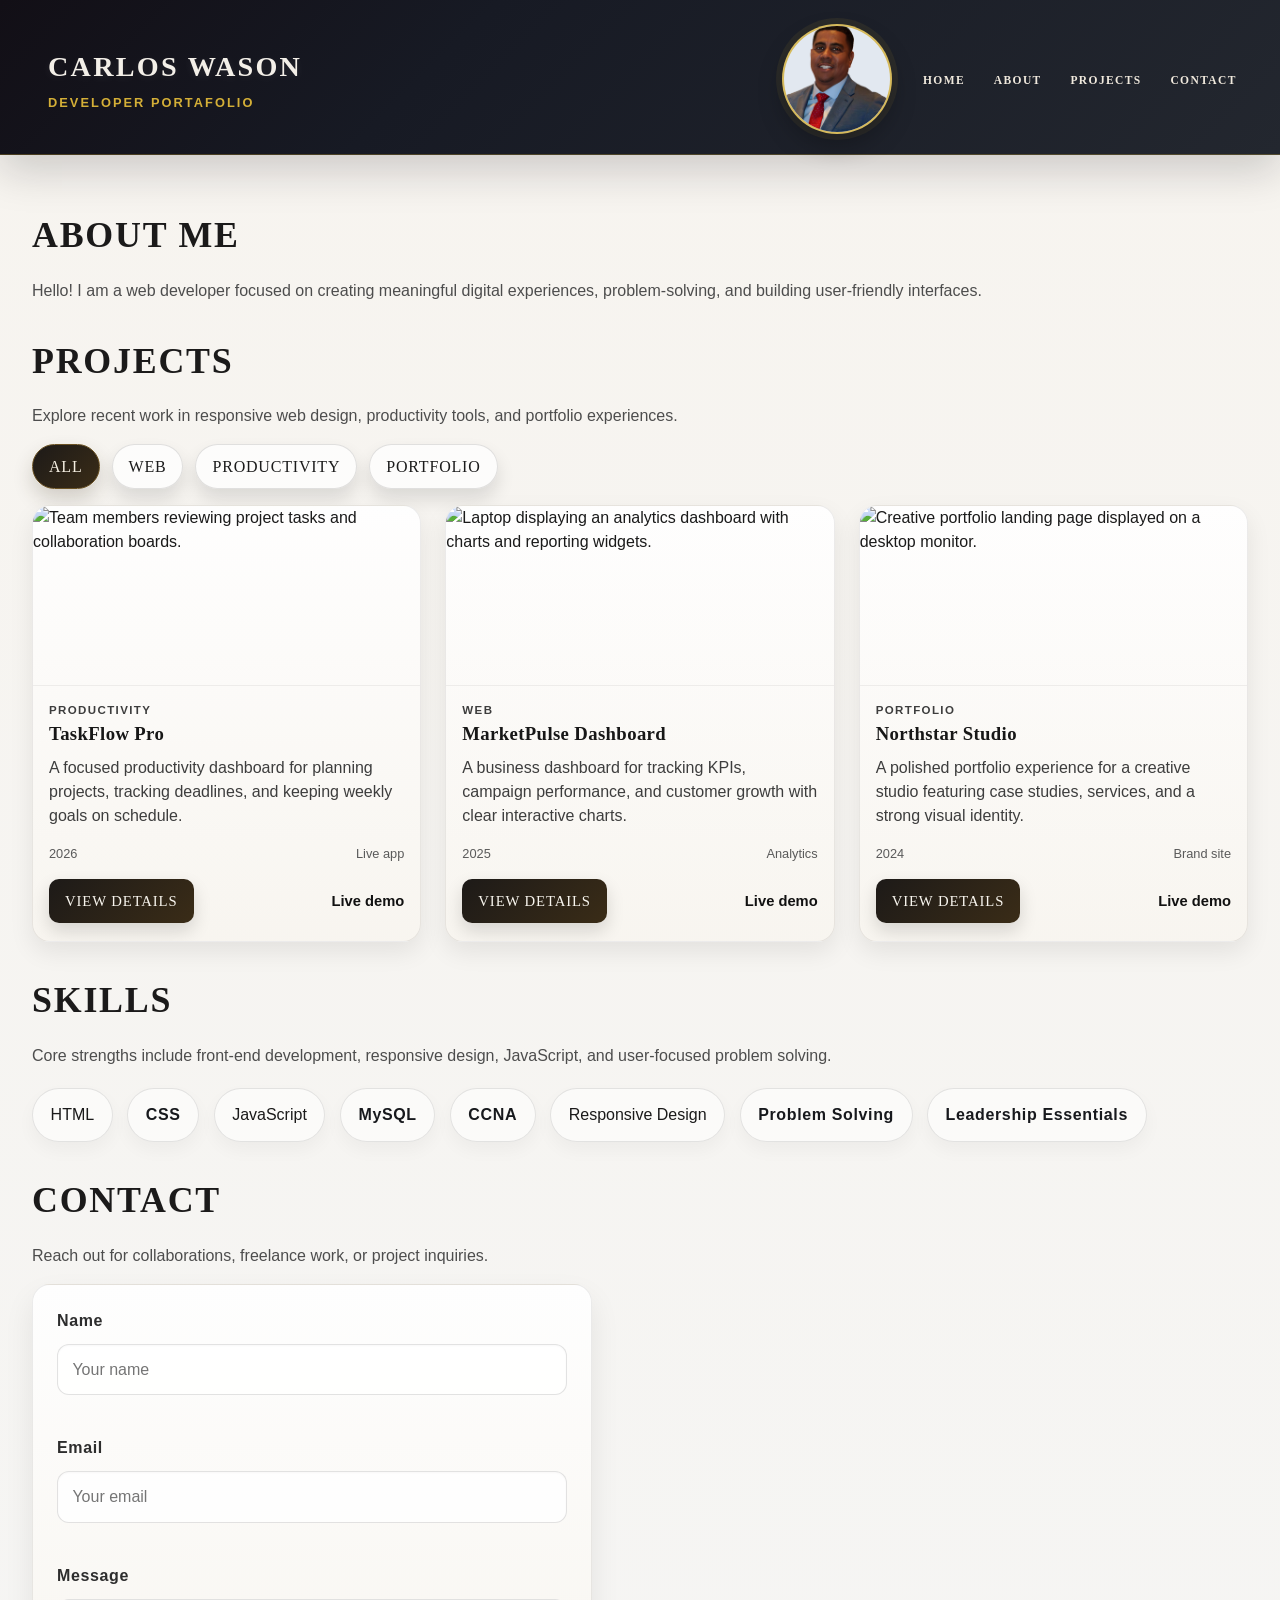
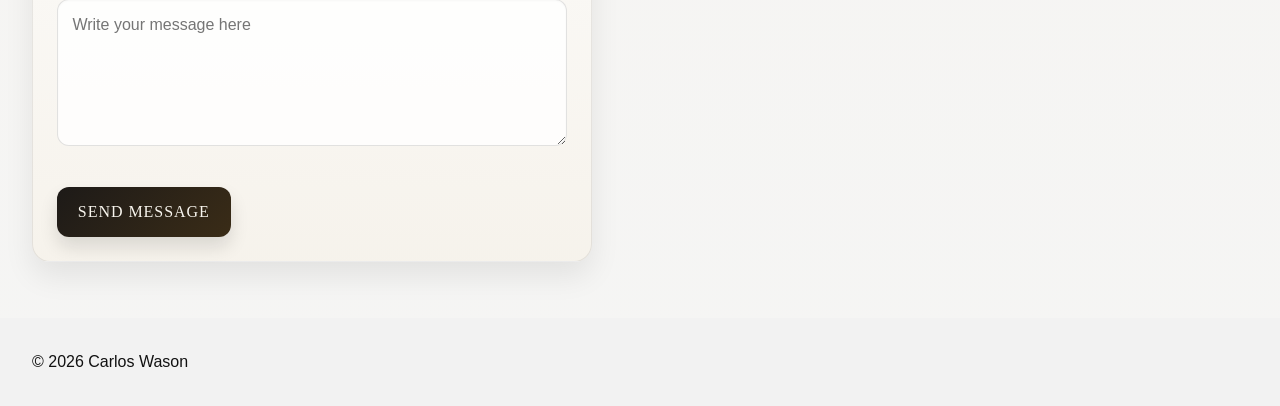
==== commit bcd559c3: "removed open certificate" ====
--- a/index.html
+++ b/index.html
@@ -91,13 +91,13 @@
         <p>Core strengths include front-end development, responsive design, JavaScript, and user-focused problem solving.</p>
         <ul class="skills-list">
           <li>HTML</li>
-          <li><a href="ConsoleApp1/images/C%23.pdf" target="_blank" rel="noopener noreferrer" view="inline">CSS <span aria-label="Open certificate">Open certificate</span></a></li>
+          <li><a href="ConsoleApp1/images/C%23.pdf" target="_blank" rel="noopener noreferrer" view="inline">CSS</a></li>
           <li>JavaScript</li>
-          <li><a href="ConsoleApp1/images/MySQL%20Admin%20Certificate.pdf" target="_blank" rel="noopener noreferrer" view="inline">MySQL <span aria-label="Open certificate">Open certificate</span></a></li>
-          <li><a href="ConsoleApp1/images/CCNA.pdf" target="_blank" rel="noopener noreferrer" view="inline">CCNA <span aria-label="Open certificate">Open certificate</span></a></li>
+          <li><a href="ConsoleApp1/images/MySQL%20Admin%20Certificate.pdf" target="_blank" rel="noopener noreferrer" view="inline">MySQL</a></li>
+          <li><a href="ConsoleApp1/images/CCNA.pdf" target="_blank" rel="noopener noreferrer" view="inline">CCNA</a></li>
           <li>Responsive Design</li>
-          <li><a href="ConsoleApp1/images/Carlos%20Wason%20Senior%20Master%20Technician.pdf" target="_blank" rel="noopener noreferrer" view="inline">Problem Solving <span aria-label="Open certificate">Open certificate</span></a></li>
-          <li><a href="ConsoleApp1/images/university%20of%20Denver.pdf" target="_blank" rel="noopener noreferrer" view="inline">Leadership Essentials <span aria-label="Open certificate">Open certificate</span></a></li>
+          <li><a href="ConsoleApp1/images/Carlos%20Wason%20Senior%20Master%20Technician.pdf" target="_blank" rel="noopener noreferrer" view="inline">Problem Solving</a></li>
+          <li><a href="ConsoleApp1/images/university%20of%20Denver.pdf" target="_blank" rel="noopener noreferrer" view="inline">Leadership Essentials</a></li>
         </ul>
       </section>
 
--- a/styles.css
+++ b/styles.css
@@ -240,18 +240,6 @@
   font-weight: 600;
   letter-spacing: 0.04em;
   transition: color 0.2s ease;
-  display: inline-flex;
-  align-items: center;
-  gap: 0.45rem;
-  flex-wrap: wrap;
-}
-
-.skills-list a span {
-  font-size: 0.68rem;
-  letter-spacing: 0.08em;
-  text-transform: uppercase;
-  color: #8f6d1f;
-  font-weight: 700;
 }
 
 .skills-list a:hover,
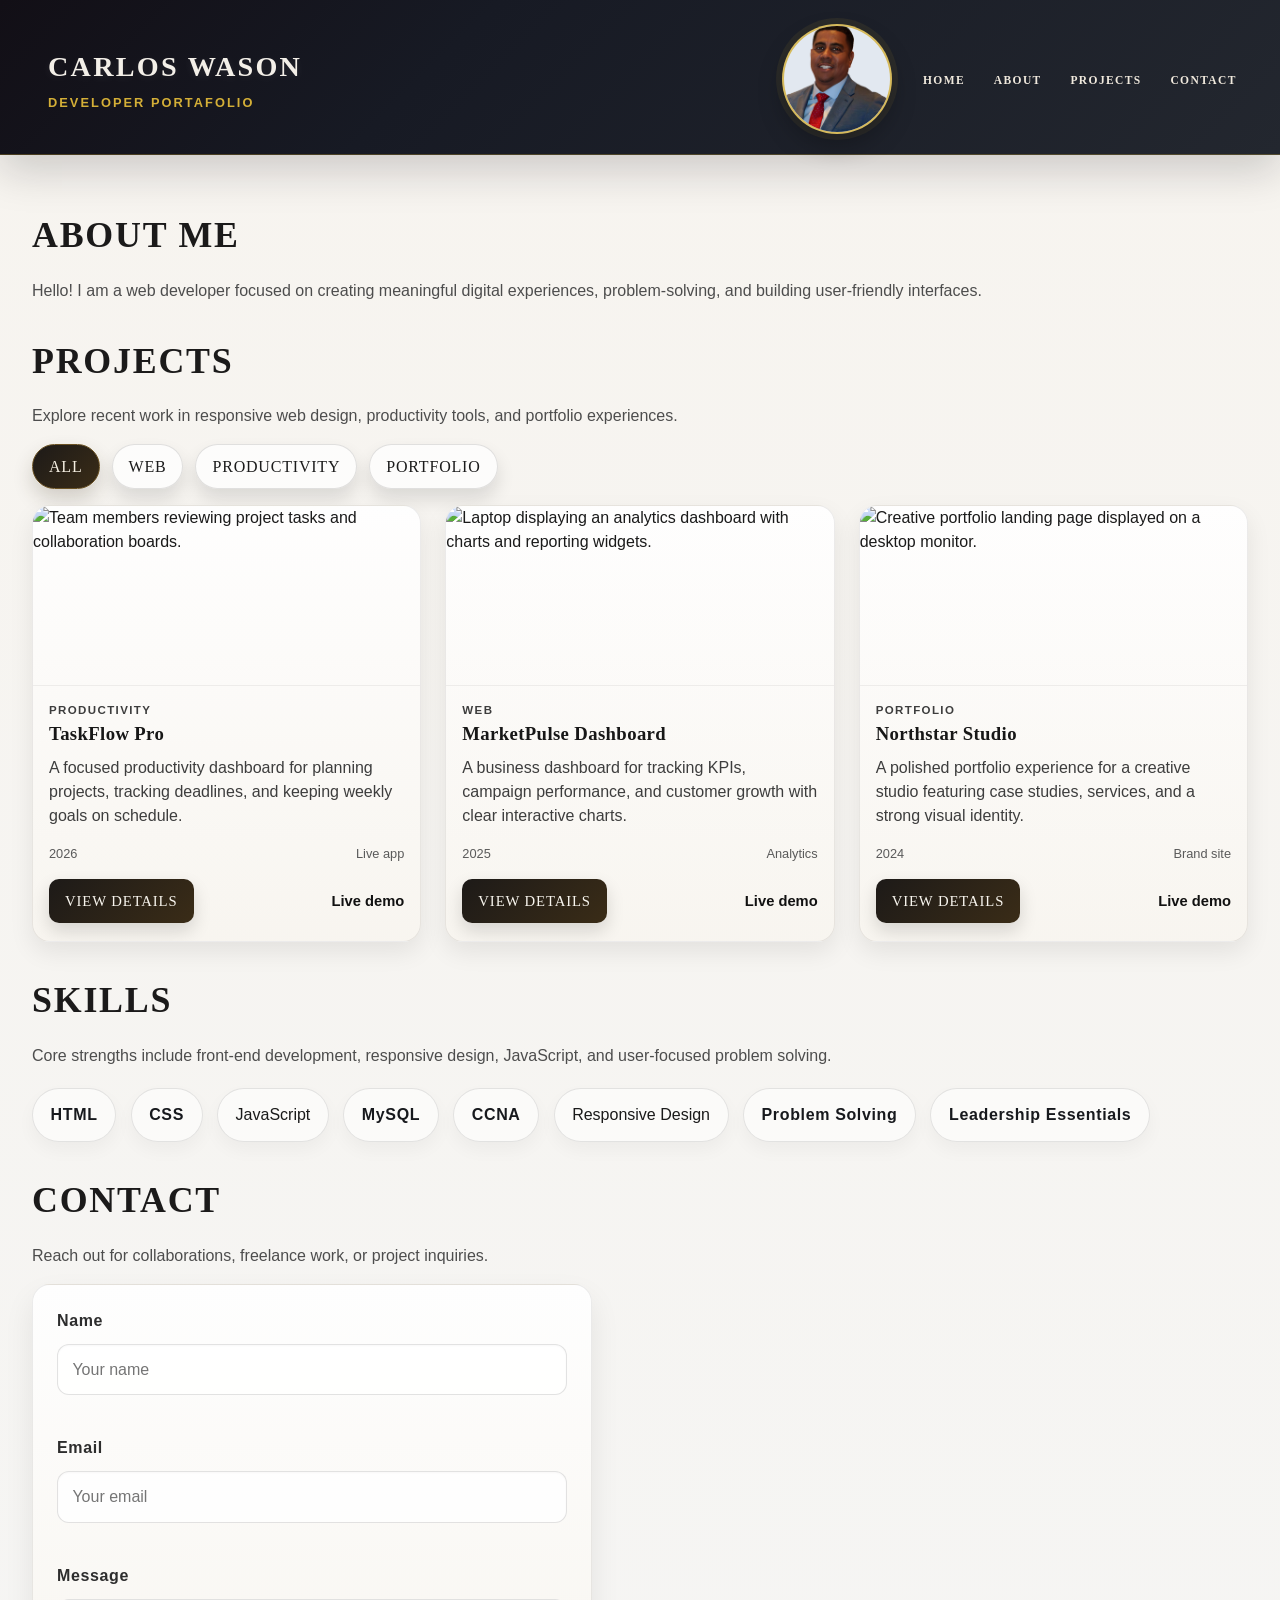
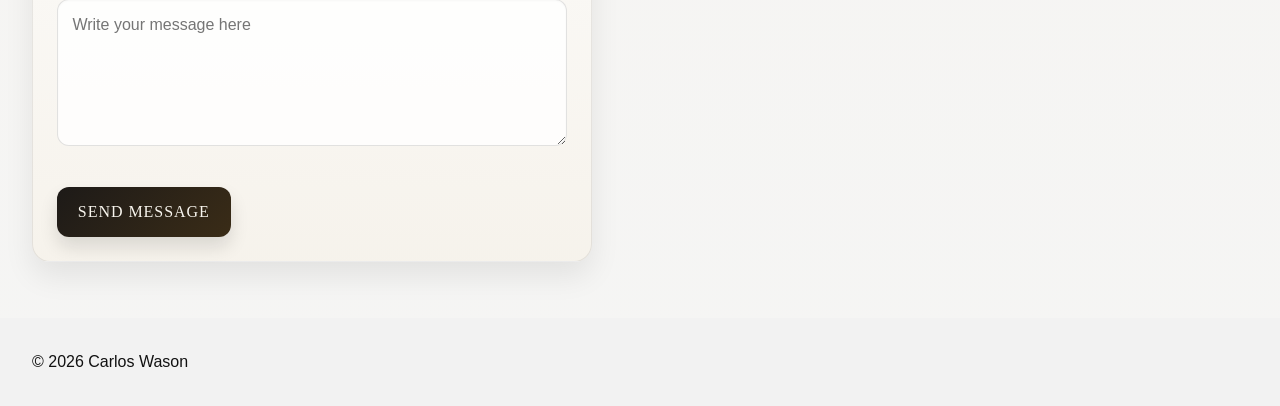
==== commit 2bc6e2d8: "added file to html skills" ====
--- a/index.html
+++ b/index.html
@@ -90,14 +90,14 @@
         <h2 id="skills-heading">Skills</h2>
         <p>Core strengths include front-end development, responsive design, JavaScript, and user-focused problem solving.</p>
         <ul class="skills-list">
-          <li>HTML</li>
-          <li><a href="ConsoleApp1/images/C%23.pdf" target="_blank" rel="noopener noreferrer" view="inline">CSS</a></li>
+          <li><a href="ConsoleApp1/images/introduction%20to%20web%20development.pdf" target="_blank" rel="noopener noreferrer" view="inline">HTML</a></li>
+          <li><a href="certificates/css.html" target="_blank" rel="noopener noreferrer" view="inline">CSS</a></li>
           <li>JavaScript</li>
-          <li><a href="ConsoleApp1/images/MySQL%20Admin%20Certificate.pdf" target="_blank" rel="noopener noreferrer" view="inline">MySQL</a></li>
-          <li><a href="ConsoleApp1/images/CCNA.pdf" target="_blank" rel="noopener noreferrer" view="inline">CCNA</a></li>
+          <li><a href="certificates/mysql.html" target="_blank" rel="noopener noreferrer" view="inline">MySQL</a></li>
+          <li><a href="certificates/ccna.html" target="_blank" rel="noopener noreferrer" view="inline">CCNA</a></li>
           <li>Responsive Design</li>
-          <li><a href="ConsoleApp1/images/Carlos%20Wason%20Senior%20Master%20Technician.pdf" target="_blank" rel="noopener noreferrer" view="inline">Problem Solving</a></li>
-          <li><a href="ConsoleApp1/images/university%20of%20Denver.pdf" target="_blank" rel="noopener noreferrer" view="inline">Leadership Essentials</a></li>
+          <li><a href="certificates/problem-solving.html" target="_blank" rel="noopener noreferrer" view="inline">Problem Solving</a></li>
+          <li><a href="certificates/leadership.html" target="_blank" rel="noopener noreferrer" view="inline">Leadership Essentials</a></li>
         </ul>
       </section>
 
